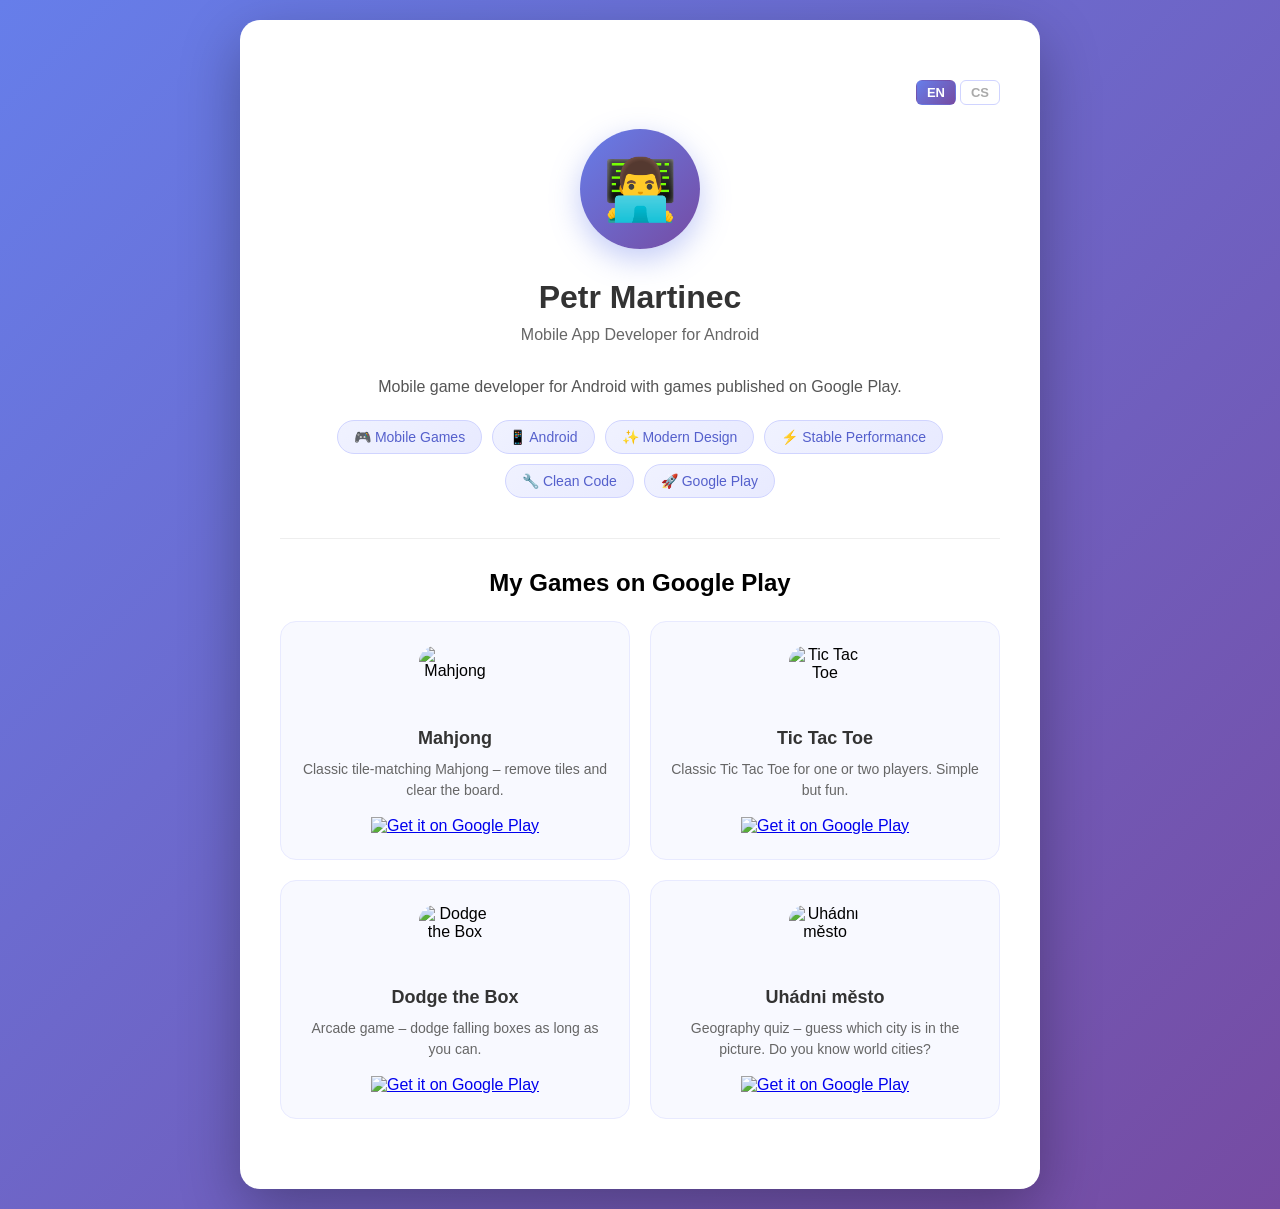
==== index.html @ 9891933e "Add games section, EN/CS i18n, GA4 tracking, and SEO improvements - Add Google Play games grid with " ====
<!DOCTYPE html>
<html lang="en">
<head>
    <meta charset="UTF-8">
    <meta name="viewport" content="width=device-width, initial-scale=1.0">
    <title>Petr Martinec - Mobile App Developer</title>
    <meta name="description" content="Petr Martinec is a mobile app developer with games on Google Play – Mahjong, Tic Tac Toe, Dodge the Box and Guess the City.">
    <meta name="keywords" content="mobile app developer, Android development, Google Play, mobile games, Mahjong, Tic Tac Toe, Dodge the Box, Guess the City, Petr Martinec">
    <meta name="robots" content="index, follow">
    <link rel="canonical" href="https://prmartinec.github.io/">
    <link rel="alternate" hreflang="en" href="https://prmartinec.github.io/">
    <link rel="alternate" hreflang="cs" href="https://prmartinec.github.io/?lang=cs">
    <link rel="alternate" hreflang="x-default" href="https://prmartinec.github.io/">
    <meta property="og:title" content="Petr Martinec - Mobile App Developer">
    <meta property="og:description" content="Mobile game developer for Android. Games on Google Play: Mahjong, Tic Tac Toe, Dodge the Box, Guess the City.">
    <meta property="og:type" content="website">
    <meta property="og:url" content="https://prmartinec.github.io/">
    <meta property="og:locale" content="en_US">
    <meta property="og:locale:alternate" content="cs_CZ">
    <meta name="twitter:card" content="summary_large_image">
    <meta name="twitter:title" content="Petr Martinec - Mobile App Developer">
    <meta name="twitter:description" content="Mobile games for Android on Google Play: Mahjong, Tic Tac Toe, Dodge the Box, Guess the City.">
    <link rel="stylesheet" href="styles.css">
    <script type="application/ld+json">
    {
      "@context": "https://schema.org",
      "@graph": [
        {
          "@type": "Person",
          "name": "Petr Martinec",
          "url": "https://prmartinec.github.io/",
          "jobTitle": "Mobile App Developer"
        },
        {
          "@type": "ItemList",
          "name": "Mobile Games on Google Play",
          "itemListElement": [
            {
              "@type": "ListItem",
              "position": 1,
              "item": {
                "@type": "SoftwareApplication",
                "name": "Mahjong",
                "operatingSystem": "Android",
                "applicationCategory": "GameApplication",
                "url": "https://play.google.com/store/apps/details?id=com.martinec.mahjong",
                "author": {"@type": "Person", "name": "Petr Martinec"}
              }
            },
            {
              "@type": "ListItem",
              "position": 2,
              "item": {
                "@type": "SoftwareApplication",
                "name": "Tic Tac Toe",
                "operatingSystem": "Android",
                "applicationCategory": "GameApplication",
                "url": "https://play.google.com/store/apps/details?id=com.martinec.tictactoe",
                "author": {"@type": "Person", "name": "Petr Martinec"}
              }
            },
            {
              "@type": "ListItem",
              "position": 3,
              "item": {
                "@type": "SoftwareApplication",
                "name": "Dodge the Box",
                "operatingSystem": "Android",
                "applicationCategory": "GameApplication",
                "url": "https://play.google.com/store/apps/details?id=cz.martinec.dodgethebox",
                "author": {"@type": "Person", "name": "Petr Martinec"}
              }
            },
            {
              "@type": "ListItem",
              "position": 4,
              "item": {
                "@type": "SoftwareApplication",
                "name": "Uhádni město",
                "operatingSystem": "Android",
                "applicationCategory": "GameApplication",
                "url": "https://play.google.com/store/apps/details?id=com.martinec.uhadni_mesto",
                "author": {"@type": "Person", "name": "Petr Martinec"}
              }
            }
          ]
        }
      ]
    }
    </script>
    <!-- Google tag (gtag.js) -->
    <script async src="https://www.googletagmanager.com/gtag/js?id=G-LQ7Y4BKCZJ"></script>
    <script>
      window.dataLayer = window.dataLayer || [];
      function gtag(){dataLayer.push(arguments);}
      gtag('js', new Date());

      gtag('config', 'G-LQ7Y4BKCZJ');
    </script>
</head>
<body>
    <div class="container">

        <div class="lang-switcher">
            <button class="lang-btn" data-lang="en">EN</button>
            <button class="lang-btn" data-lang="cs">CS</button>
        </div>

        <div class="avatar" aria-hidden="true">👨‍💻</div>

        <h1>Petr Martinec</h1>
        <p class="subtitle" data-i18n="subtitle">Mobile App Developer for Android</p>

        <section class="bio">
            <p class="bio-intro" data-i18n="bioIntro">Mobile game developer for Android with games published on Google Play.</p>
            <div class="skills">
                <span class="skill-chip" data-i18n="skill-games">🎮 Mobile Games</span>
                <span class="skill-chip" data-i18n="skill-android">📱 Android</span>
                <span class="skill-chip" data-i18n="skill-design">✨ Modern Design</span>
                <span class="skill-chip" data-i18n="skill-perf">⚡ Stable Performance</span>
                <span class="skill-chip" data-i18n="skill-code">🔧 Clean Code</span>
                <span class="skill-chip" data-i18n="skill-play">🚀 Google Play</span>
            </div>
        </section>

        <section class="divider"></section>

        <section class="games-section">
            <h2 data-i18n="gamesTitle">My Games on Google Play</h2>
            <div class="games-grid">

                <div class="game-card">
                    <img class="game-icon" loading="lazy" src="https://play-lh.googleusercontent.com/swosoB2Y1b1AFJYvUuC-6Dtxy1vpn-EIx_0lywdeR0ZCVH1mEVZ4p5zwid8dBP0gDzN-8QXH0Br9czkvqgTARg=w96-h96" alt="Mahjong">
                    <h3>Mahjong</h3>
                    <p class="game-desc" data-i18n="desc-mahjong">Classic tile-matching Mahjong – remove tiles and clear the board.</p>
                    <a href="https://play.google.com/store/apps/details?id=com.martinec.mahjong"
                       class="play-button" target="_blank" rel="noopener noreferrer">
                        <img src="https://upload.wikimedia.org/wikipedia/commons/7/78/Google_Play_Store_badge_EN.svg"
                             alt="Get it on Google Play" class="play-badge">
                    </a>
                </div>

                <div class="game-card">
                    <img class="game-icon" loading="lazy" src="https://play-lh.googleusercontent.com/iZXI_kKpjZdntX57vqRXeQbZJAKGK2MFuTmq9UOGLSkHjTx0z3tp2tR9w0WVlT3EQU4V1tOX2LhKNI2LJ07eiQ=w96-h96" alt="Tic Tac Toe">
                    <h3>Tic Tac Toe</h3>
                    <p class="game-desc" data-i18n="desc-tictactoe">Classic Tic Tac Toe for one or two players. Simple but fun.</p>
                    <a href="https://play.google.com/store/apps/details?id=com.martinec.tictactoe"
                       class="play-button" target="_blank" rel="noopener noreferrer">
                        <img src="https://upload.wikimedia.org/wikipedia/commons/7/78/Google_Play_Store_badge_EN.svg"
                             alt="Get it on Google Play" class="play-badge">
                    </a>
                </div>

                <div class="game-card">
                    <img class="game-icon" loading="lazy" src="https://play-lh.googleusercontent.com/_yVMwwXS77pH3KM3yv2okTe9nr4vFXCl-IBHZGSYPb475a_HPODAcFI2weDRKFX9Yw=w96-h96" alt="Dodge the Box">
                    <h3>Dodge the Box</h3>
                    <p class="game-desc" data-i18n="desc-dodge">Arcade game – dodge falling boxes as long as you can.</p>
                    <a href="https://play.google.com/store/apps/details?id=cz.martinec.dodgethebox"
                       class="play-button" target="_blank" rel="noopener noreferrer">
                        <img src="https://upload.wikimedia.org/wikipedia/commons/7/78/Google_Play_Store_badge_EN.svg"
                             alt="Get it on Google Play" class="play-badge">
                    </a>
                </div>

                <div class="game-card">
                    <img class="game-icon" loading="lazy" src="https://play-lh.googleusercontent.com/ho2TivqyoJgd1iSq563XLIkoJakDNHi_kgt87m3VeTRGU2cKCGaEMUgR9nZa_kcT-k0JayY5gh4yC93sphNfHzo=w96-h96" alt="Uhádni město">
                    <h3>Uhádni město</h3>
                    <p class="game-desc" data-i18n="desc-uhadni">Geography quiz – guess which city is in the picture. Do you know world cities?</p>
                    <a href="https://play.google.com/store/apps/details?id=com.martinec.uhadni_mesto"
                       class="play-button" target="_blank" rel="noopener noreferrer">
                        <img src="https://upload.wikimedia.org/wikipedia/commons/7/78/Google_Play_Store_badge_EN.svg"
                             alt="Get it on Google Play" class="play-badge">
                    </a>
                </div>

            </div>
        </section>

    </div>
    <script src="i18n.js"></script>
    <script>
      document.querySelectorAll('.play-button').forEach(function(link) {
        link.addEventListener('click', function() {
          var gameName = link.closest('.game-card').querySelector('h3').textContent;
          gtag('event', 'select_content', {
            content_type: 'google_play_link',
            item_id: gameName
          });
        });
      });
    </script>
</body>
</html>
---- styles.css ----
* {
    margin: 0;
    padding: 0;
    box-sizing: border-box;
}

body {
    font-family: -apple-system, BlinkMacSystemFont, 'Segoe UI', Roboto, Oxygen, Ubuntu, Cantarell, sans-serif;
    background: linear-gradient(135deg, #667eea 0%, #764ba2 100%);
    min-height: 100vh;
    display: flex;
    align-items: center;
    justify-content: center;
    padding: 20px;
}

.container {
    background: white;
    border-radius: 20px;
    box-shadow: 0 20px 60px rgba(0, 0, 0, 0.3);
    max-width: 800px;
    width: 100%;
    padding: 60px 40px;
    text-align: center;
    animation: slideIn 0.6s ease-out;
}

@keyframes slideIn {
    from {
        opacity: 0;
        transform: translateY(30px);
    }
    to {
        opacity: 1;
        transform: translateY(0);
    }
}

.avatar {
    width: 120px;
    height: 120px;
    background: linear-gradient(135deg, #667eea 0%, #764ba2 100%);
    border-radius: 50%;
    display: flex;
    align-items: center;
    justify-content: center;
    margin: 0 auto 30px;
    font-size: 60px;
    color: white;
    box-shadow: 0 10px 30px rgba(102, 126, 234, 0.4);
}

h1 {
    color: #333;
    font-size: 32px;
    margin-bottom: 10px;
    font-weight: 700;
}

.subtitle {
    color: #666;
    font-size: 16px;
    margin-bottom: 30px;
    font-weight: 400;
}

.bio {
    margin-bottom: 40px;
}

.bio-intro {
    color: #555;
    font-size: 16px;
    line-height: 1.6;
    margin-bottom: 20px;
}

.skills {
    display: flex;
    flex-wrap: wrap;
    gap: 10px;
    justify-content: center;
}

.skill-chip {
    background: linear-gradient(135deg, #f0f2ff 0%, #e8eaff 100%);
    color: #5560cc;
    border: 1px solid #d0d4ff;
    border-radius: 50px;
    padding: 8px 16px;
    font-size: 14px;
    font-weight: 500;
    white-space: nowrap;
}

.cta-button {
    display: inline-block;
    background: linear-gradient(135deg, #667eea 0%, #764ba2 100%);
    color: white;
    padding: 14px 40px;
    border-radius: 50px;
    text-decoration: none;
    font-weight: 600;
    font-size: 16px;
    transition: all 0.3s ease;
    box-shadow: 0 10px 25px rgba(102, 126, 234, 0.3);
    border: none;
    cursor: pointer;
}

.cta-button:hover {
    transform: translateY(-3px);
    box-shadow: 0 15px 35px rgba(102, 126, 234, 0.4);
}

.cta-button:active {
    transform: translateY(-1px);
}

.button-container {
    margin-bottom: 30px;
}

.divider {
    height: 1px;
    background: #eee;
    margin: 30px 0;
}

.footer {
    color: #999;
    font-size: 14px;
    margin-top: 20px;
}

.app-icon {
    margin-right: 8px;
}

/* Language switcher */
.lang-switcher {
    display: flex;
    justify-content: flex-end;
    gap: 4px;
    margin-bottom: 24px;
}

.lang-btn {
    background: none;
    border: 1px solid #d0d4ff;
    border-radius: 6px;
    color: #aaa;
    cursor: pointer;
    font-size: 13px;
    font-weight: 600;
    padding: 4px 10px;
    transition: all 0.2s ease;
}

.lang-btn:hover {
    border-color: #667eea;
    color: #667eea;
}

.lang-btn.active {
    background: linear-gradient(135deg, #667eea 0%, #764ba2 100%);
    border-color: transparent;
    color: white;
}

/* Games section */
.games-section h2 {
    margin-bottom: 24px;
}

.games-grid {
    display: grid;
    grid-template-columns: repeat(2, 1fr);
    gap: 20px;
    margin-bottom: 10px;
}

.game-card {
    background: #f8f9ff;
    border: 1px solid #e8eaff;
    border-radius: 16px;
    padding: 24px 20px;
    display: flex;
    flex-direction: column;
    align-items: center;
    gap: 10px;
    transition: transform 0.2s ease, box-shadow 0.2s ease;
}

.game-card:hover {
    transform: translateY(-4px);
    box-shadow: 0 10px 30px rgba(102, 126, 234, 0.15);
}

.game-icon {
    width: 72px;
    height: 72px;
    border-radius: 16px;
    object-fit: cover;
}

.game-card h3 {
    color: #333;
    font-size: 18px;
    font-weight: 700;
    margin: 0;
}

.game-desc {
    color: #666;
    font-size: 14px;
    line-height: 1.5;
    flex-grow: 1;
}

.play-button {
    display: block;
    margin-top: 6px;
}

.play-badge {
    height: 40px;
    width: auto;
}

@media (max-width: 600px) {
    .container {
        padding: 40px 25px;
    }

    h1 {
        font-size: 26px;
    }

    .avatar {
        width: 100px;
        height: 100px;
        font-size: 50px;
    }

    .bio {
        font-size: 15px;
    }

    .games-grid {
        grid-template-columns: 1fr;
    }
}
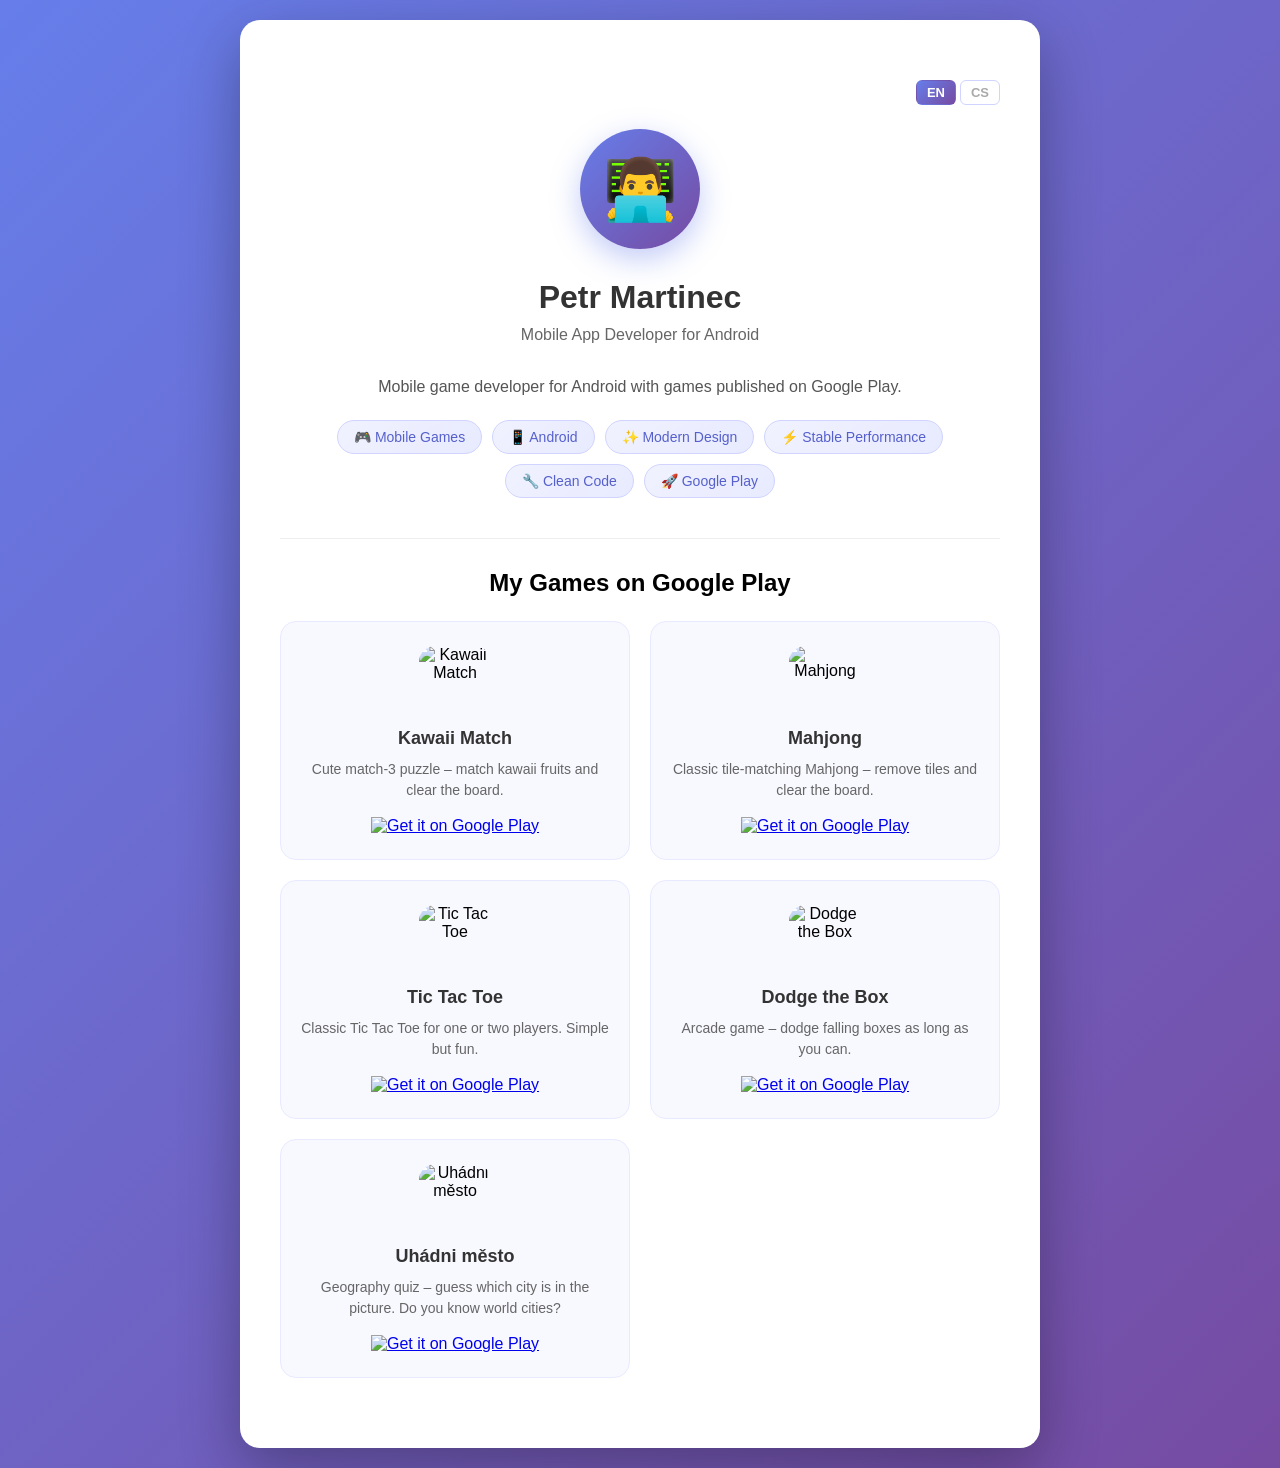
==== commit 83018c0b: "Add Kawaii Match game as first in games list Co-Authored-By: Claude Sonnet 4.6 <noreply@anthropic.co" ====
--- a/index.html
+++ b/index.html
@@ -4,22 +4,22 @@
     <meta charset="UTF-8">
     <meta name="viewport" content="width=device-width, initial-scale=1.0">
     <title>Petr Martinec - Mobile App Developer</title>
-    <meta name="description" content="Petr Martinec is a mobile app developer with games on Google Play – Mahjong, Tic Tac Toe, Dodge the Box and Guess the City.">
-    <meta name="keywords" content="mobile app developer, Android development, Google Play, mobile games, Mahjong, Tic Tac Toe, Dodge the Box, Guess the City, Petr Martinec">
+    <meta name="description" content="Petr Martinec is a mobile app developer with games on Google Play – Mahjong, Tic Tac Toe, Dodge the Box, Guess the City and Kawaii Match.">
+    <meta name="keywords" content="mobile app developer, Android development, Google Play, mobile games, Mahjong, Tic Tac Toe, Dodge the Box, Guess the City, Kawaii Match, Petr Martinec">
     <meta name="robots" content="index, follow">
     <link rel="canonical" href="https://prmartinec.github.io/">
     <link rel="alternate" hreflang="en" href="https://prmartinec.github.io/">
     <link rel="alternate" hreflang="cs" href="https://prmartinec.github.io/?lang=cs">
     <link rel="alternate" hreflang="x-default" href="https://prmartinec.github.io/">
     <meta property="og:title" content="Petr Martinec - Mobile App Developer">
-    <meta property="og:description" content="Mobile game developer for Android. Games on Google Play: Mahjong, Tic Tac Toe, Dodge the Box, Guess the City.">
+    <meta property="og:description" content="Mobile game developer for Android. Games on Google Play: Mahjong, Tic Tac Toe, Dodge the Box, Guess the City, Kawaii Match.">
     <meta property="og:type" content="website">
     <meta property="og:url" content="https://prmartinec.github.io/">
     <meta property="og:locale" content="en_US">
     <meta property="og:locale:alternate" content="cs_CZ">
     <meta name="twitter:card" content="summary_large_image">
     <meta name="twitter:title" content="Petr Martinec - Mobile App Developer">
-    <meta name="twitter:description" content="Mobile games for Android on Google Play: Mahjong, Tic Tac Toe, Dodge the Box, Guess the City.">
+    <meta name="twitter:description" content="Mobile games for Android on Google Play: Mahjong, Tic Tac Toe, Dodge the Box, Guess the City, Kawaii Match.">
     <link rel="stylesheet" href="styles.css">
     <script type="application/ld+json">
     {
@@ -40,6 +40,18 @@
               "position": 1,
               "item": {
                 "@type": "SoftwareApplication",
+                "name": "Kawaii Match",
+                "operatingSystem": "Android",
+                "applicationCategory": "GameApplication",
+                "url": "https://play.google.com/store/apps/details?id=com.martinec.match3fruit",
+                "author": {"@type": "Person", "name": "Petr Martinec"}
+              }
+            },
+            {
+              "@type": "ListItem",
+              "position": 2,
+              "item": {
+                "@type": "SoftwareApplication",
                 "name": "Mahjong",
                 "operatingSystem": "Android",
                 "applicationCategory": "GameApplication",
@@ -49,7 +61,7 @@
             },
             {
               "@type": "ListItem",
-              "position": 2,
+              "position": 3,
               "item": {
                 "@type": "SoftwareApplication",
                 "name": "Tic Tac Toe",
@@ -61,7 +73,7 @@
             },
             {
               "@type": "ListItem",
-              "position": 3,
+              "position": 4,
               "item": {
                 "@type": "SoftwareApplication",
                 "name": "Dodge the Box",
@@ -73,7 +85,7 @@
             },
             {
               "@type": "ListItem",
-              "position": 4,
+              "position": 5,
               "item": {
                 "@type": "SoftwareApplication",
                 "name": "Uhádni město",
@@ -128,6 +140,17 @@
         <section class="games-section">
             <h2 data-i18n="gamesTitle">My Games on Google Play</h2>
             <div class="games-grid">
+
+                <div class="game-card">
+                    <img class="game-icon" loading="lazy" src="https://play-lh.googleusercontent.com/U4irD7HK-EWAtV_vjSkNMhpcbvV_7dukmfbQsp7KAz37EOXpT-nm1NfYHB9qJNMUutakYHiTJyiU5q2FIFiszw=w96-h96" alt="Kawaii Match">
+                    <h3>Kawaii Match</h3>
+                    <p class="game-desc" data-i18n="desc-kawaii">Cute match-3 puzzle – match kawaii fruits and clear the board.</p>
+                    <a href="https://play.google.com/store/apps/details?id=com.martinec.match3fruit"
+                       class="play-button" target="_blank" rel="noopener noreferrer">
+                        <img src="https://upload.wikimedia.org/wikipedia/commons/7/78/Google_Play_Store_badge_EN.svg"
+                             alt="Get it on Google Play" class="play-badge">
+                    </a>
+                </div>
 
                 <div class="game-card">
                     <img class="game-icon" loading="lazy" src="https://play-lh.googleusercontent.com/swosoB2Y1b1AFJYvUuC-6Dtxy1vpn-EIx_0lywdeR0ZCVH1mEVZ4p5zwid8dBP0gDzN-8QXH0Br9czkvqgTARg=w96-h96" alt="Mahjong">
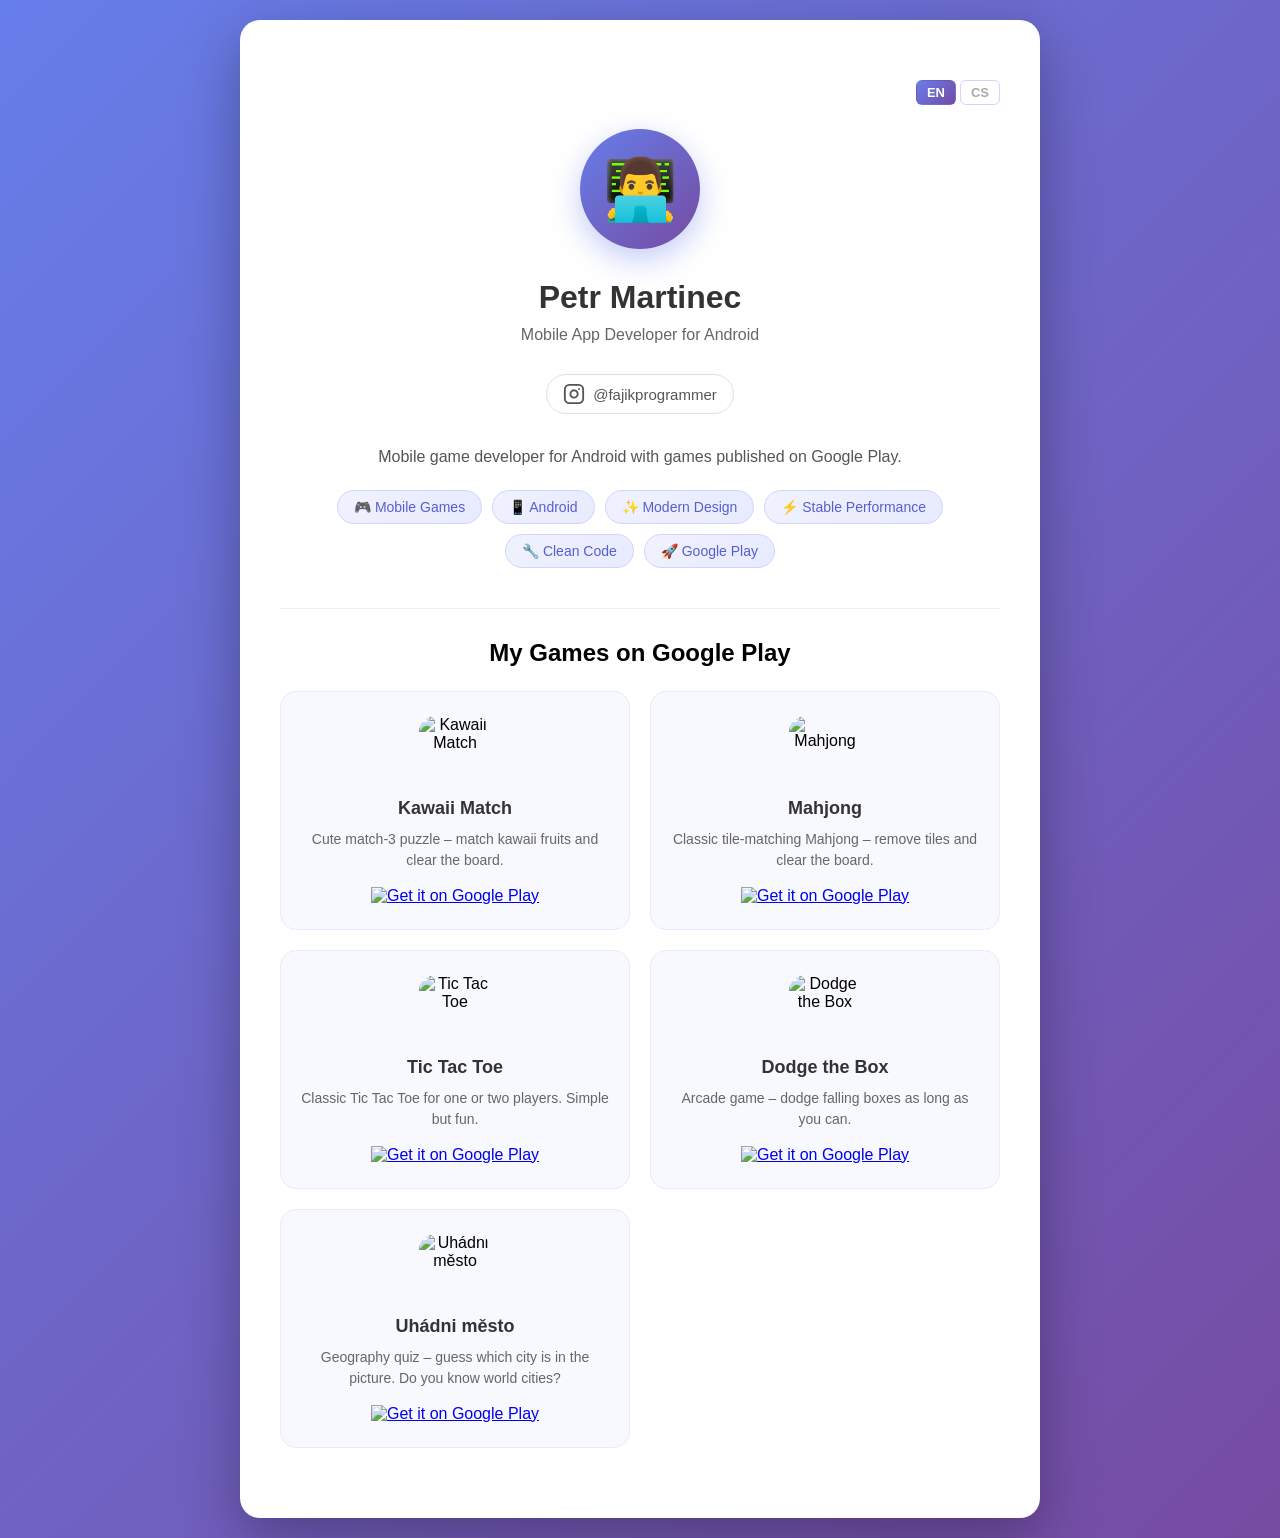
==== commit 1e8d589b: "Add Instagram social link to homepage Co-Authored-By: Claude Sonnet 4.6 <noreply@anthropic.com>" ====
--- a/index.html
+++ b/index.html
@@ -123,6 +123,13 @@
         <h1>Petr Martinec</h1>
         <p class="subtitle" data-i18n="subtitle">Mobile App Developer for Android</p>
 
+        <div class="social-links">
+            <a href="https://www.instagram.com/fajikprogrammer/" class="social-link" target="_blank" rel="noopener noreferrer" aria-label="Instagram">
+                <svg xmlns="http://www.w3.org/2000/svg" width="22" height="22" viewBox="0 0 24 24" fill="none" stroke="currentColor" stroke-width="2" stroke-linecap="round" stroke-linejoin="round"><rect x="2" y="2" width="20" height="20" rx="5" ry="5"/><path d="M16 11.37A4 4 0 1 1 12.63 8 4 4 0 0 1 16 11.37z"/><line x1="17.5" y1="6.5" x2="17.51" y2="6.5"/></svg>
+                <span>@fajikprogrammer</span>
+            </a>
+        </div>
+
         <section class="bio">
             <p class="bio-intro" data-i18n="bioIntro">Mobile game developer for Android with games published on Google Play.</p>
             <div class="skills">
--- a/styles.css
+++ b/styles.css
@@ -62,6 +62,32 @@
     font-size: 16px;
     margin-bottom: 30px;
     font-weight: 400;
+}
+
+.social-links {
+    display: flex;
+    justify-content: center;
+    gap: 16px;
+    margin-bottom: 30px;
+}
+
+.social-link {
+    display: inline-flex;
+    align-items: center;
+    gap: 8px;
+    color: #555;
+    text-decoration: none;
+    font-size: 15px;
+    padding: 8px 16px;
+    border: 1px solid #e0e0e0;
+    border-radius: 24px;
+    transition: color 0.2s, border-color 0.2s, background 0.2s;
+}
+
+.social-link:hover {
+    color: #E1306C;
+    border-color: #E1306C;
+    background: #fff0f4;
 }
 
 .bio {
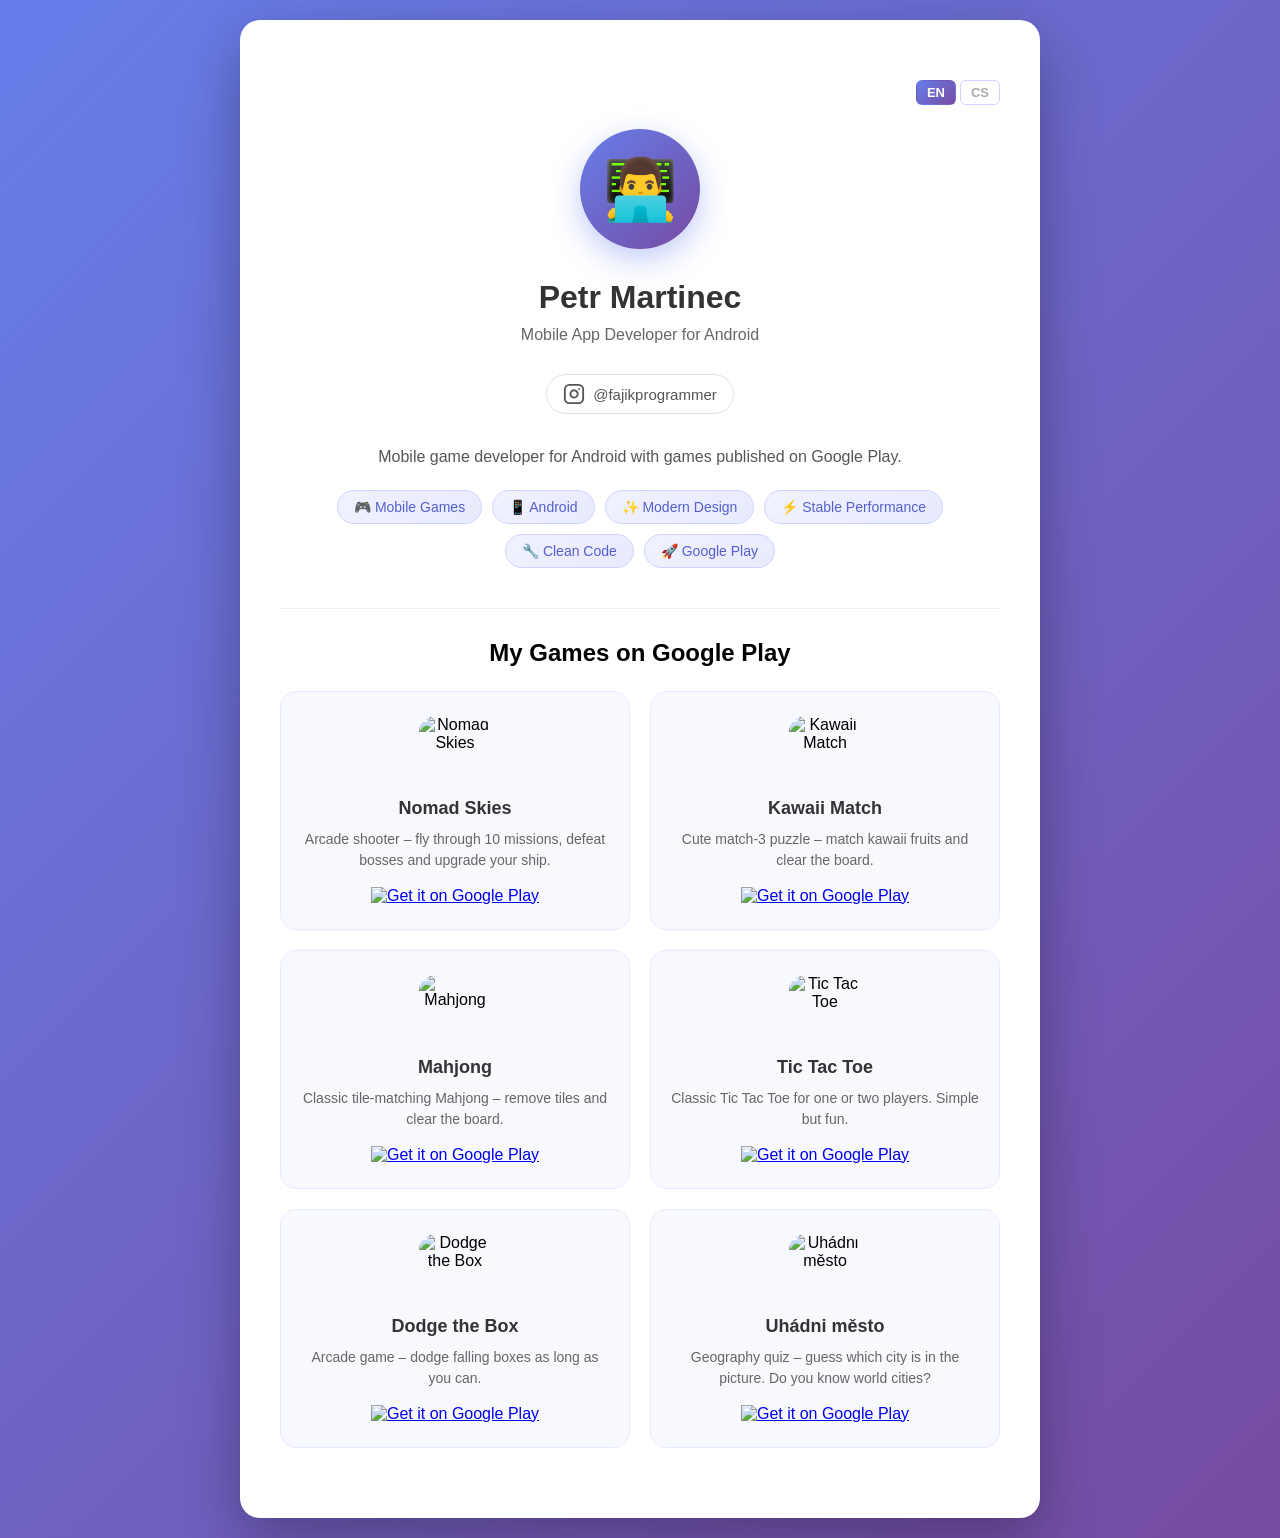
==== commit d2d9cc9e: "Add Nomad Skies game as first in games list Co-Authored-By: Claude Opus 5.5 <noreply@anthropic.com>" ====
--- a/index.html
+++ b/index.html
@@ -4,22 +4,22 @@
     <meta charset="UTF-8">
     <meta name="viewport" content="width=device-width, initial-scale=1.0">
     <title>Petr Martinec - Mobile App Developer</title>
-    <meta name="description" content="Petr Martinec is a mobile app developer with games on Google Play – Mahjong, Tic Tac Toe, Dodge the Box, Guess the City and Kawaii Match.">
-    <meta name="keywords" content="mobile app developer, Android development, Google Play, mobile games, Mahjong, Tic Tac Toe, Dodge the Box, Guess the City, Kawaii Match, Petr Martinec">
+    <meta name="description" content="Petr Martinec is a mobile app developer with games on Google Play – Nomad Skies, Mahjong, Tic Tac Toe, Dodge the Box, Guess the City and Kawaii Match.">
+    <meta name="keywords" content="mobile app developer, Android development, Google Play, mobile games, Nomad Skies, Mahjong, Tic Tac Toe, Dodge the Box, Guess the City, Kawaii Match, Petr Martinec">
     <meta name="robots" content="index, follow">
     <link rel="canonical" href="https://prmartinec.github.io/">
     <link rel="alternate" hreflang="en" href="https://prmartinec.github.io/">
     <link rel="alternate" hreflang="cs" href="https://prmartinec.github.io/?lang=cs">
     <link rel="alternate" hreflang="x-default" href="https://prmartinec.github.io/">
     <meta property="og:title" content="Petr Martinec - Mobile App Developer">
-    <meta property="og:description" content="Mobile game developer for Android. Games on Google Play: Mahjong, Tic Tac Toe, Dodge the Box, Guess the City, Kawaii Match.">
+    <meta property="og:description" content="Mobile game developer for Android. Games on Google Play: Nomad Skies, Mahjong, Tic Tac Toe, Dodge the Box, Guess the City, Kawaii Match.">
     <meta property="og:type" content="website">
     <meta property="og:url" content="https://prmartinec.github.io/">
     <meta property="og:locale" content="en_US">
     <meta property="og:locale:alternate" content="cs_CZ">
     <meta name="twitter:card" content="summary_large_image">
     <meta name="twitter:title" content="Petr Martinec - Mobile App Developer">
-    <meta name="twitter:description" content="Mobile games for Android on Google Play: Mahjong, Tic Tac Toe, Dodge the Box, Guess the City, Kawaii Match.">
+    <meta name="twitter:description" content="Mobile games for Android on Google Play: Nomad Skies, Mahjong, Tic Tac Toe, Dodge the Box, Guess the City, Kawaii Match.">
     <link rel="stylesheet" href="styles.css">
     <script type="application/ld+json">
     {
@@ -40,6 +40,18 @@
               "position": 1,
               "item": {
                 "@type": "SoftwareApplication",
+                "name": "Nomad Skies",
+                "operatingSystem": "Android",
+                "applicationCategory": "GameApplication",
+                "url": "https://play.google.com/store/apps/details?id=com.martinec.nomadskies",
+                "author": {"@type": "Person", "name": "Petr Martinec"}
+              }
+            },
+            {
+              "@type": "ListItem",
+              "position": 2,
+              "item": {
+                "@type": "SoftwareApplication",
                 "name": "Kawaii Match",
                 "operatingSystem": "Android",
                 "applicationCategory": "GameApplication",
@@ -49,7 +61,7 @@
             },
             {
               "@type": "ListItem",
-              "position": 2,
+              "position": 3,
               "item": {
                 "@type": "SoftwareApplication",
                 "name": "Mahjong",
@@ -61,7 +73,7 @@
             },
             {
               "@type": "ListItem",
-              "position": 3,
+              "position": 4,
               "item": {
                 "@type": "SoftwareApplication",
                 "name": "Tic Tac Toe",
@@ -73,7 +85,7 @@
             },
             {
               "@type": "ListItem",
-              "position": 4,
+              "position": 5,
               "item": {
                 "@type": "SoftwareApplication",
                 "name": "Dodge the Box",
@@ -85,7 +97,7 @@
             },
             {
               "@type": "ListItem",
-              "position": 5,
+              "position": 6,
               "item": {
                 "@type": "SoftwareApplication",
                 "name": "Uhádni město",
@@ -149,6 +161,17 @@
             <div class="games-grid">
 
                 <div class="game-card">
+                    <img class="game-icon" loading="lazy" src="https://play-lh.googleusercontent.com/Z8ABxY0jvgvWjlG7kPQ_sZyzYjGR34EltjjTrguamnCOfHH-Gk1hcNO9cArWWqRABbd0y633yKcJ4Pd_gyS3=w96-h96" alt="Nomad Skies">
+                    <h3>Nomad Skies</h3>
+                    <p class="game-desc" data-i18n="desc-nomad">Arcade shooter – fly through 10 missions, defeat bosses and upgrade your ship.</p>
+                    <a href="https://play.google.com/store/apps/details?id=com.martinec.nomadskies"
+                       class="play-button" target="_blank" rel="noopener noreferrer">
+                        <img src="https://upload.wikimedia.org/wikipedia/commons/7/78/Google_Play_Store_badge_EN.svg"
+                             alt="Get it on Google Play" class="play-badge">
+                    </a>
+                </div>
+
+                <div class="game-card">
                     <img class="game-icon" loading="lazy" src="https://play-lh.googleusercontent.com/U4irD7HK-EWAtV_vjSkNMhpcbvV_7dukmfbQsp7KAz37EOXpT-nm1NfYHB9qJNMUutakYHiTJyiU5q2FIFiszw=w96-h96" alt="Kawaii Match">
                     <h3>Kawaii Match</h3>
                     <p class="game-desc" data-i18n="desc-kawaii">Cute match-3 puzzle – match kawaii fruits and clear the board.</p>
@@ -209,6 +232,13 @@
     </div>
     <script src="i18n.js"></script>
     <script>
+      document.querySelector('.social-link').addEventListener('click', function() {
+        gtag('event', 'click', {
+          event_category: 'social',
+          event_label: 'instagram'
+        });
+      });
+
       document.querySelectorAll('.play-button').forEach(function(link) {
         link.addEventListener('click', function() {
           var gameName = link.closest('.game-card').querySelector('h3').textContent;
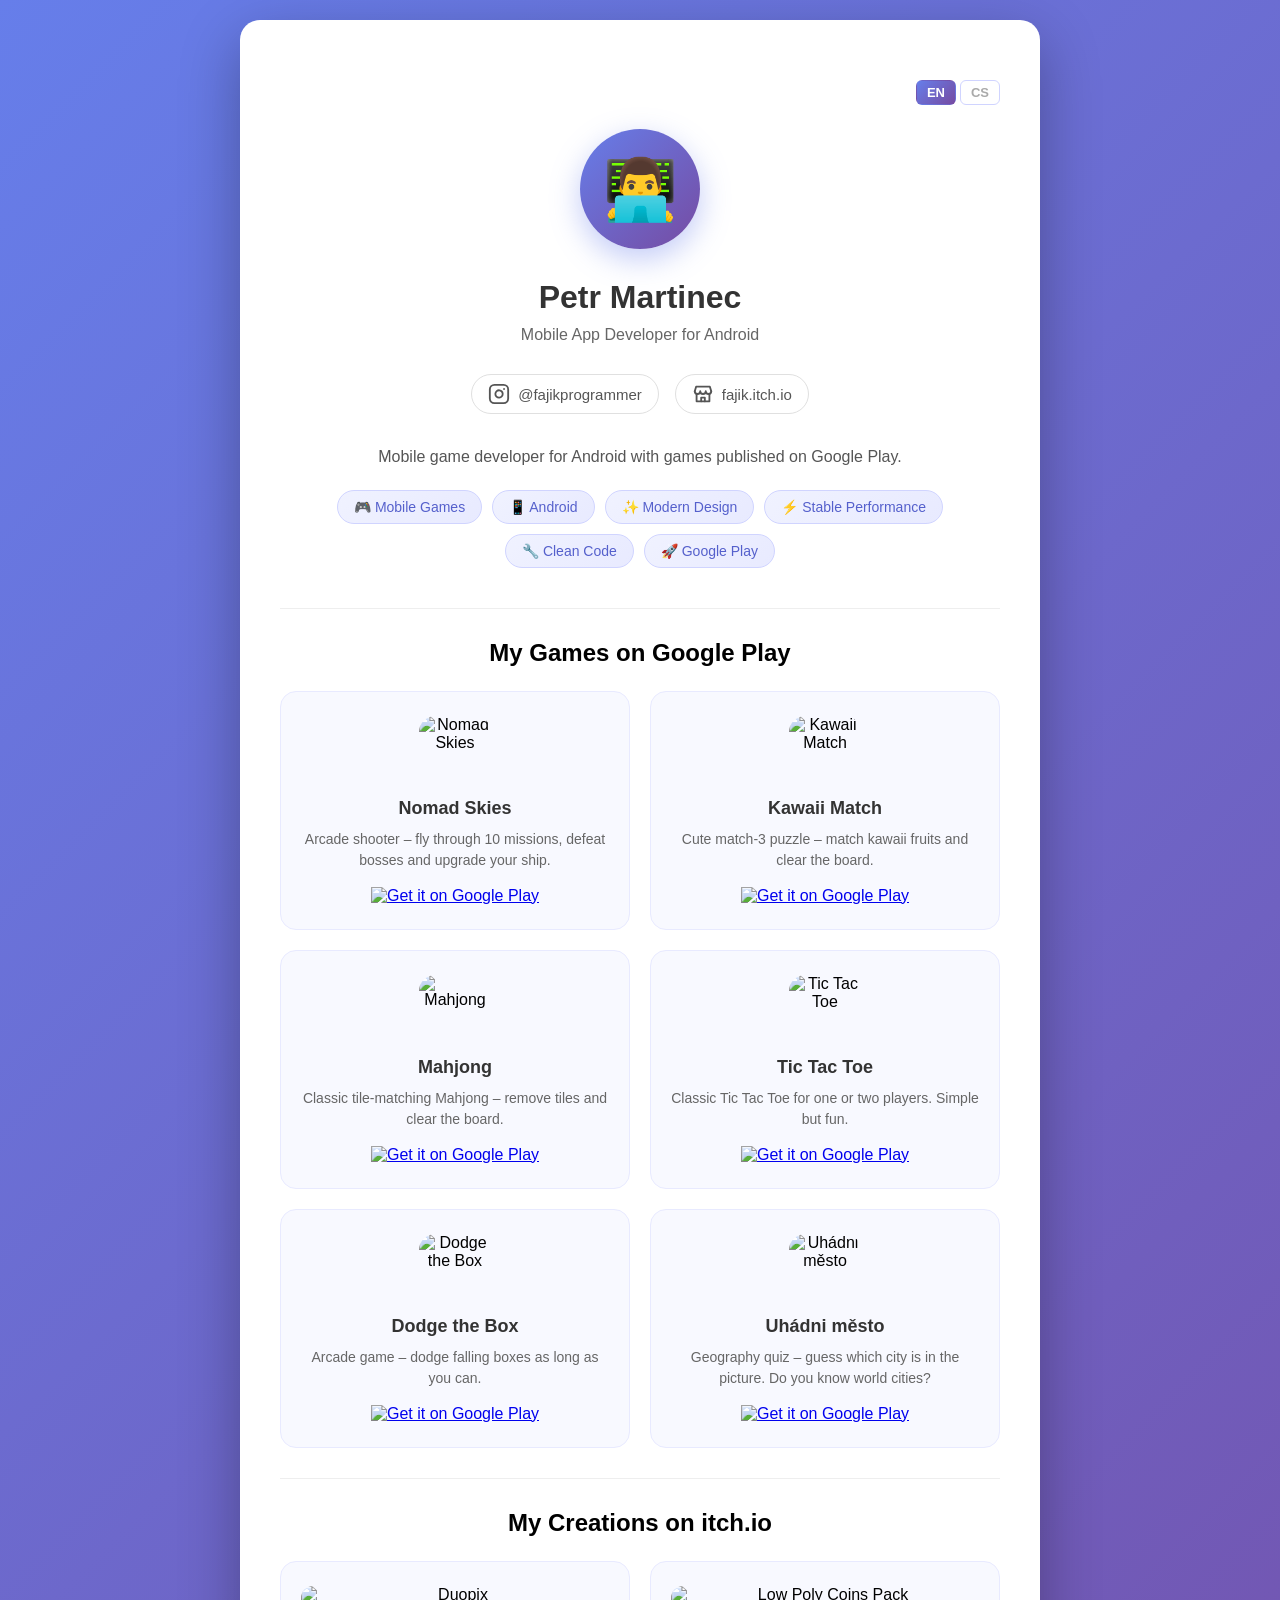
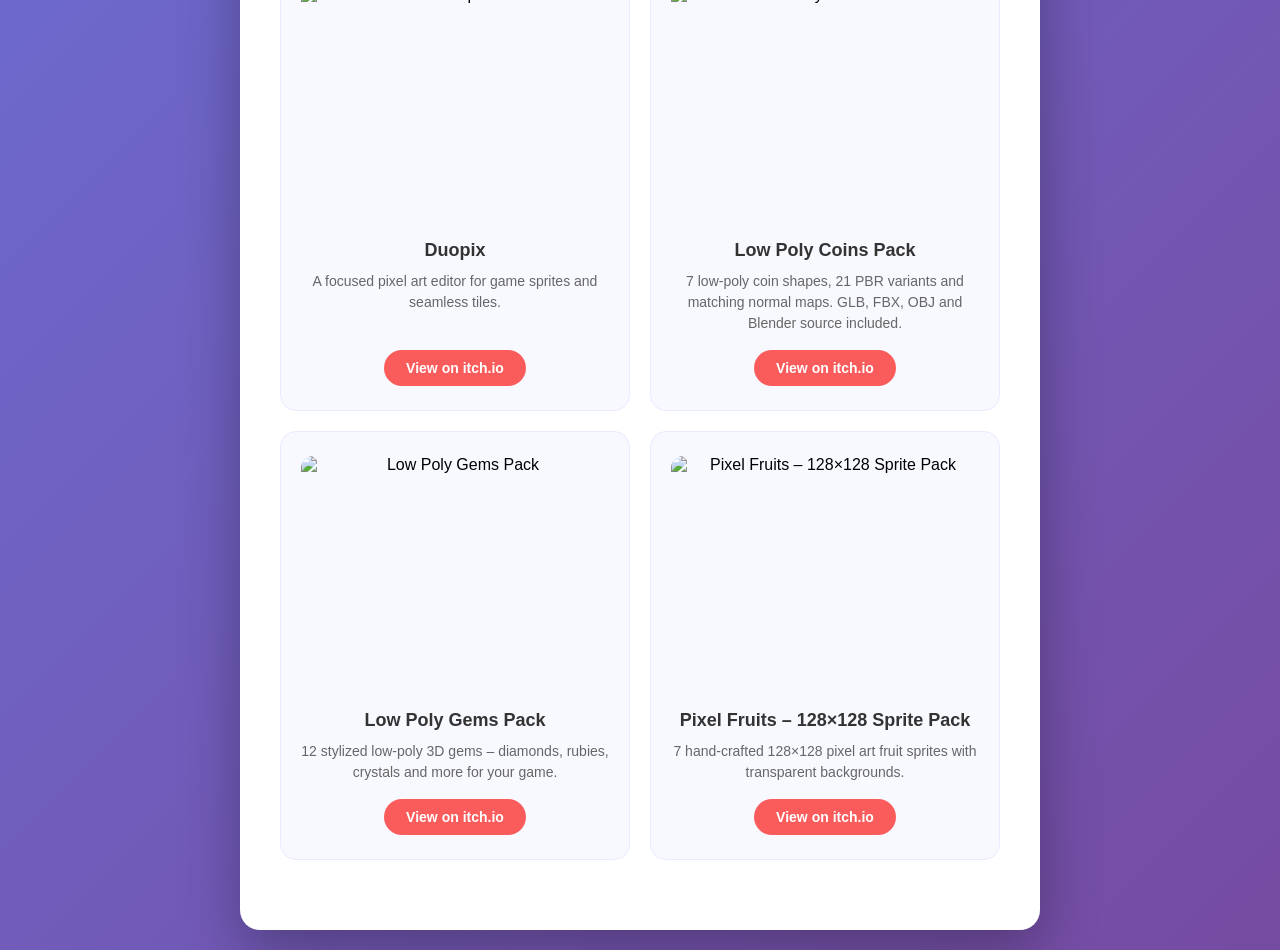
==== commit 09cd7a0b: "Add itch.io creations section and profile link Co-Authored-By: Claude Opus 5.5 <noreply@anthropic.co" ====
--- a/index.html
+++ b/index.html
@@ -1,6 +1,9 @@
 <!DOCTYPE html>
 <html lang="en">
 <head>
+    <link rel="icon" href="favicon.ico" sizes="16x16 32x32 48x48">
+    <link rel="icon" href="favicon.svg" type="image/svg+xml" sizes="any">
+    <link rel="apple-touch-icon" href="apple-touch-icon.png" sizes="180x180">
     <meta charset="UTF-8">
     <meta name="viewport" content="width=device-width, initial-scale=1.0">
     <title>Petr Martinec - Mobile App Developer</title>
@@ -29,7 +32,8 @@
           "@type": "Person",
           "name": "Petr Martinec",
           "url": "https://prmartinec.github.io/",
-          "jobTitle": "Mobile App Developer"
+          "jobTitle": "Mobile App Developer",
+          "sameAs": ["https://fajik.itch.io/", "https://www.instagram.com/fajikprogrammer/"]
         },
         {
           "@type": "ItemList",
@@ -136,9 +140,13 @@
         <p class="subtitle" data-i18n="subtitle">Mobile App Developer for Android</p>
 
         <div class="social-links">
-            <a href="https://www.instagram.com/fajikprogrammer/" class="social-link" target="_blank" rel="noopener noreferrer" aria-label="Instagram">
+            <a href="https://www.instagram.com/fajikprogrammer/" class="social-link" target="_blank" rel="noopener noreferrer" aria-label="Instagram" data-social="instagram">
                 <svg xmlns="http://www.w3.org/2000/svg" width="22" height="22" viewBox="0 0 24 24" fill="none" stroke="currentColor" stroke-width="2" stroke-linecap="round" stroke-linejoin="round"><rect x="2" y="2" width="20" height="20" rx="5" ry="5"/><path d="M16 11.37A4 4 0 1 1 12.63 8 4 4 0 0 1 16 11.37z"/><line x1="17.5" y1="6.5" x2="17.51" y2="6.5"/></svg>
                 <span>@fajikprogrammer</span>
+            </a>
+            <a href="https://fajik.itch.io/" class="social-link social-link-itch" target="_blank" rel="noopener noreferrer" aria-label="itch.io" data-social="itch.io">
+                <svg xmlns="http://www.w3.org/2000/svg" width="22" height="22" viewBox="0 0 24 24" fill="none" stroke="currentColor" stroke-width="2" stroke-linecap="round" stroke-linejoin="round"><path d="M3 9l1.5-5h15L21 9"/><path d="M3 9a3 3 0 0 0 6 0 3 3 0 0 0 6 0 3 3 0 0 0 6 0"/><path d="M5 12v8h14v-8"/><path d="M10 20v-4h4v4"/></svg>
+                <span>fajik.itch.io</span>
             </a>
         </div>
 
@@ -229,13 +237,56 @@
             </div>
         </section>
 
+        <section class="divider"></section>
+
+        <section class="games-section">
+            <h2 data-i18n="itchTitle">My Creations on itch.io</h2>
+            <div class="games-grid">
+
+                <div class="game-card">
+                    <img class="itch-cover" loading="lazy" src="https://img.itch.zone/aW1nLzMwNzUxMDQ1LnBuZw==/315x250%23c/qDBPIA.png" alt="Duopix">
+                    <h3>Duopix</h3>
+                    <p class="game-desc" data-i18n="desc-duopix">A focused pixel art editor for game sprites and seamless tiles.</p>
+                    <a href="https://fajik.itch.io/duopix"
+                       class="itch-button" target="_blank" rel="noopener noreferrer" data-i18n="itchButton">View on itch.io</a>
+                </div>
+
+                <div class="game-card">
+                    <img class="itch-cover" loading="lazy" src="https://img.itch.zone/aW1nLzMwNzU2MjA2LnBuZw==/315x250%23c/UaO6hX.png" alt="Low Poly Coins Pack">
+                    <h3>Low Poly Coins Pack</h3>
+                    <p class="game-desc" data-i18n="desc-coins">7 low-poly coin shapes, 21 PBR variants and matching normal maps. GLB, FBX, OBJ and Blender source included.</p>
+                    <a href="https://fajik.itch.io/low-poly-coins-pack"
+                       class="itch-button" target="_blank" rel="noopener noreferrer" data-i18n="itchButton">View on itch.io</a>
+                </div>
+
+                <div class="game-card">
+                    <img class="itch-cover" loading="lazy" src="https://img.itch.zone/aW1nLzMwNzE4MDU3LnBuZw==/315x250%23c/so%2FPY%2B.png" alt="Low Poly Gems Pack">
+                    <h3>Low Poly Gems Pack</h3>
+                    <p class="game-desc" data-i18n="desc-gems">12 stylized low-poly 3D gems – diamonds, rubies, crystals and more for your game.</p>
+                    <a href="https://fajik.itch.io/low-poly-gems-pack"
+                       class="itch-button" target="_blank" rel="noopener noreferrer" data-i18n="itchButton">View on itch.io</a>
+                </div>
+
+                <div class="game-card">
+                    <img class="itch-cover" loading="lazy" src="https://img.itch.zone/aW1nLzMwMjgzNzU1LnBuZw==/315x250%23c/DUvwuQ.png" alt="Pixel Fruits – 128×128 Sprite Pack">
+                    <h3>Pixel Fruits – 128×128 Sprite Pack</h3>
+                    <p class="game-desc" data-i18n="desc-fruits">7 hand-crafted 128×128 pixel art fruit sprites with transparent backgrounds.</p>
+                    <a href="https://fajik.itch.io/pixel-fruits"
+                       class="itch-button" target="_blank" rel="noopener noreferrer" data-i18n="itchButton">View on itch.io</a>
+                </div>
+
+            </div>
+        </section>
+
     </div>
     <script src="i18n.js"></script>
     <script>
-      document.querySelector('.social-link').addEventListener('click', function() {
-        gtag('event', 'click', {
-          event_category: 'social',
-          event_label: 'instagram'
+      document.querySelectorAll('.social-link').forEach(function(link) {
+        link.addEventListener('click', function() {
+          gtag('event', 'click', {
+            event_category: 'social',
+            event_label: link.dataset.social
+          });
         });
       });
 
@@ -248,6 +299,16 @@
           });
         });
       });
+
+      document.querySelectorAll('.itch-button').forEach(function(link) {
+        link.addEventListener('click', function() {
+          var itemName = link.closest('.game-card').querySelector('h3').textContent;
+          gtag('event', 'select_content', {
+            content_type: 'itch_link',
+            item_id: itemName
+          });
+        });
+      });
     </script>
 </body>
 </html>
--- a/styles.css
+++ b/styles.css
@@ -88,6 +88,12 @@
     color: #E1306C;
     border-color: #E1306C;
     background: #fff0f4;
+}
+
+.social-link-itch:hover {
+    color: #fa5c5c;
+    border-color: #fa5c5c;
+    background: #fff3f3;
 }
 
 .bio {
@@ -254,6 +260,30 @@
     width: auto;
 }
 
+.itch-cover {
+    width: 100%;
+    aspect-ratio: 315 / 250;
+    border-radius: 12px;
+    object-fit: cover;
+}
+
+.itch-button {
+    display: inline-block;
+    margin-top: 6px;
+    background: #fa5c5c;
+    color: white;
+    padding: 10px 22px;
+    border-radius: 50px;
+    text-decoration: none;
+    font-weight: 600;
+    font-size: 14px;
+    transition: background 0.2s ease;
+}
+
+.itch-button:hover {
+    background: #e04848;
+}
+
 @media (max-width: 600px) {
     .container {
         padding: 40px 25px;
@@ -276,4 +306,8 @@
     .games-grid {
         grid-template-columns: 1fr;
     }
-}
+
+    .social-links {
+        flex-wrap: wrap;
+    }
+}
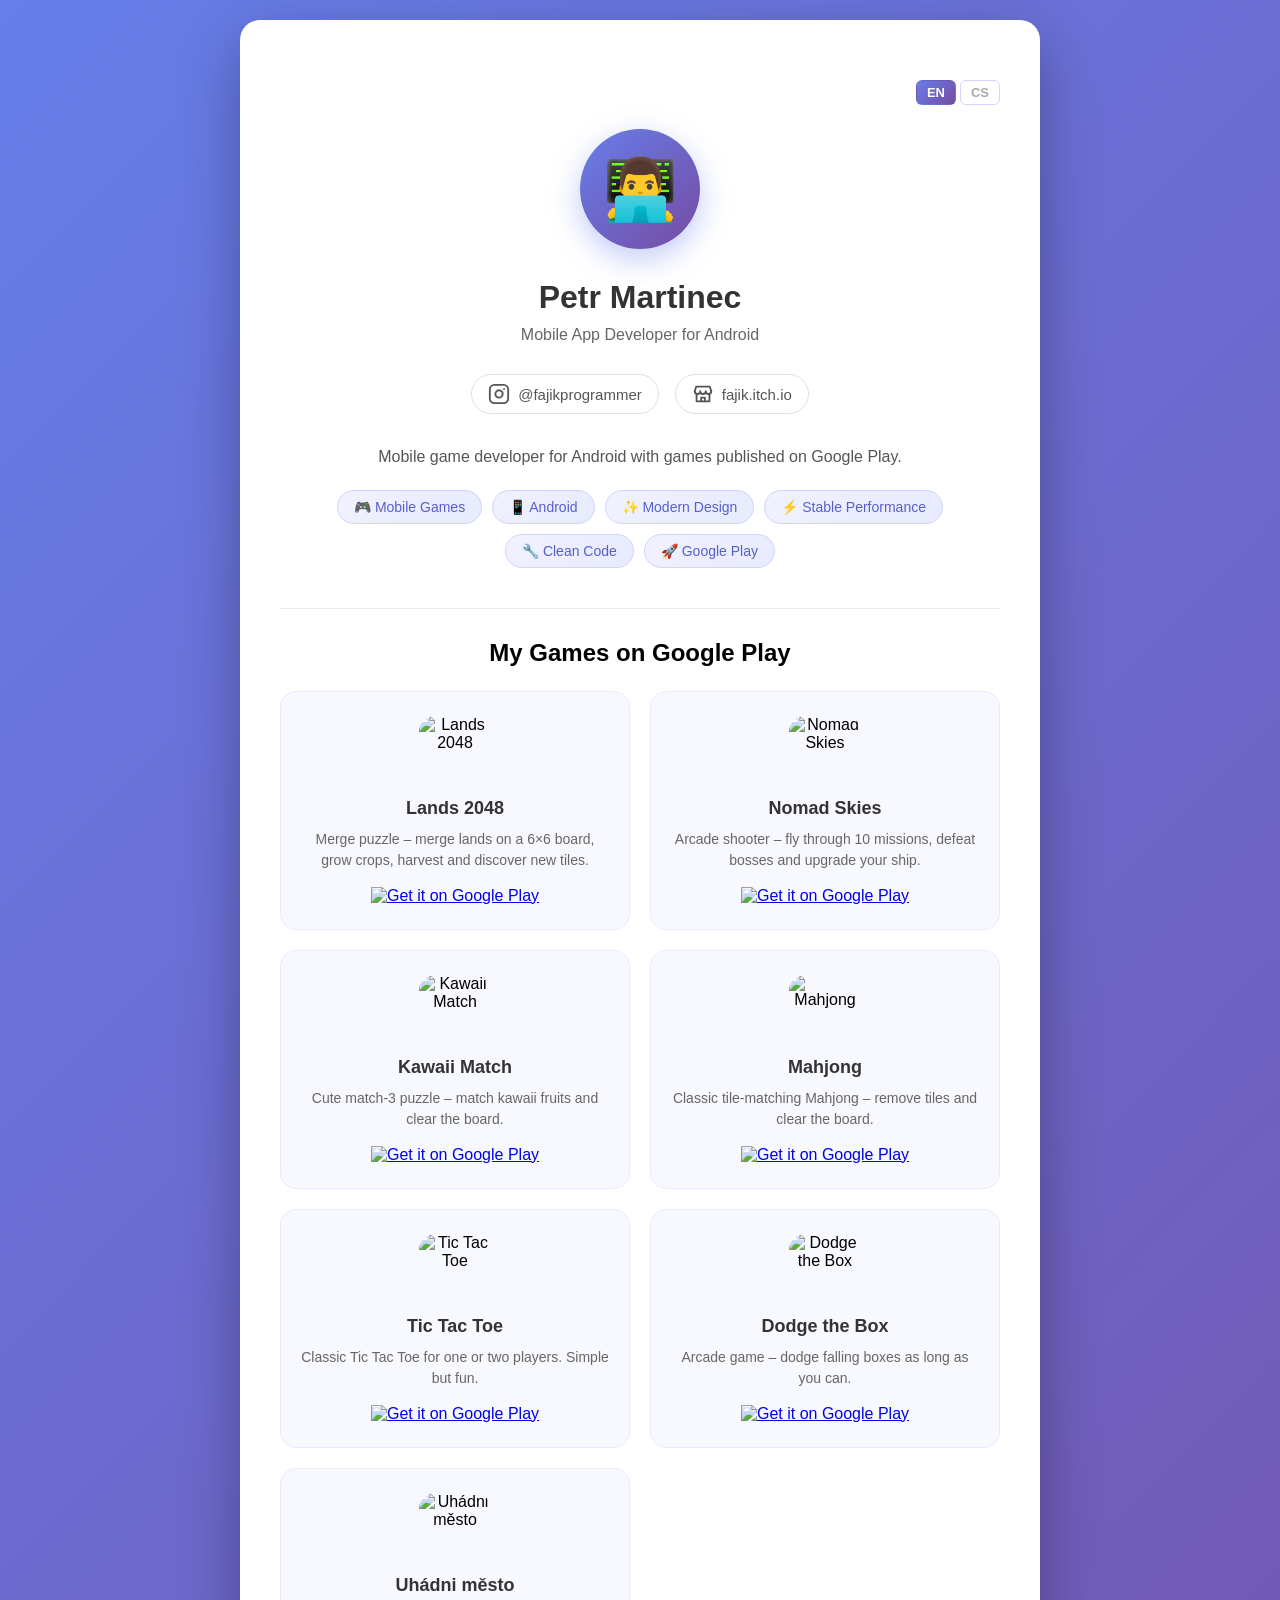
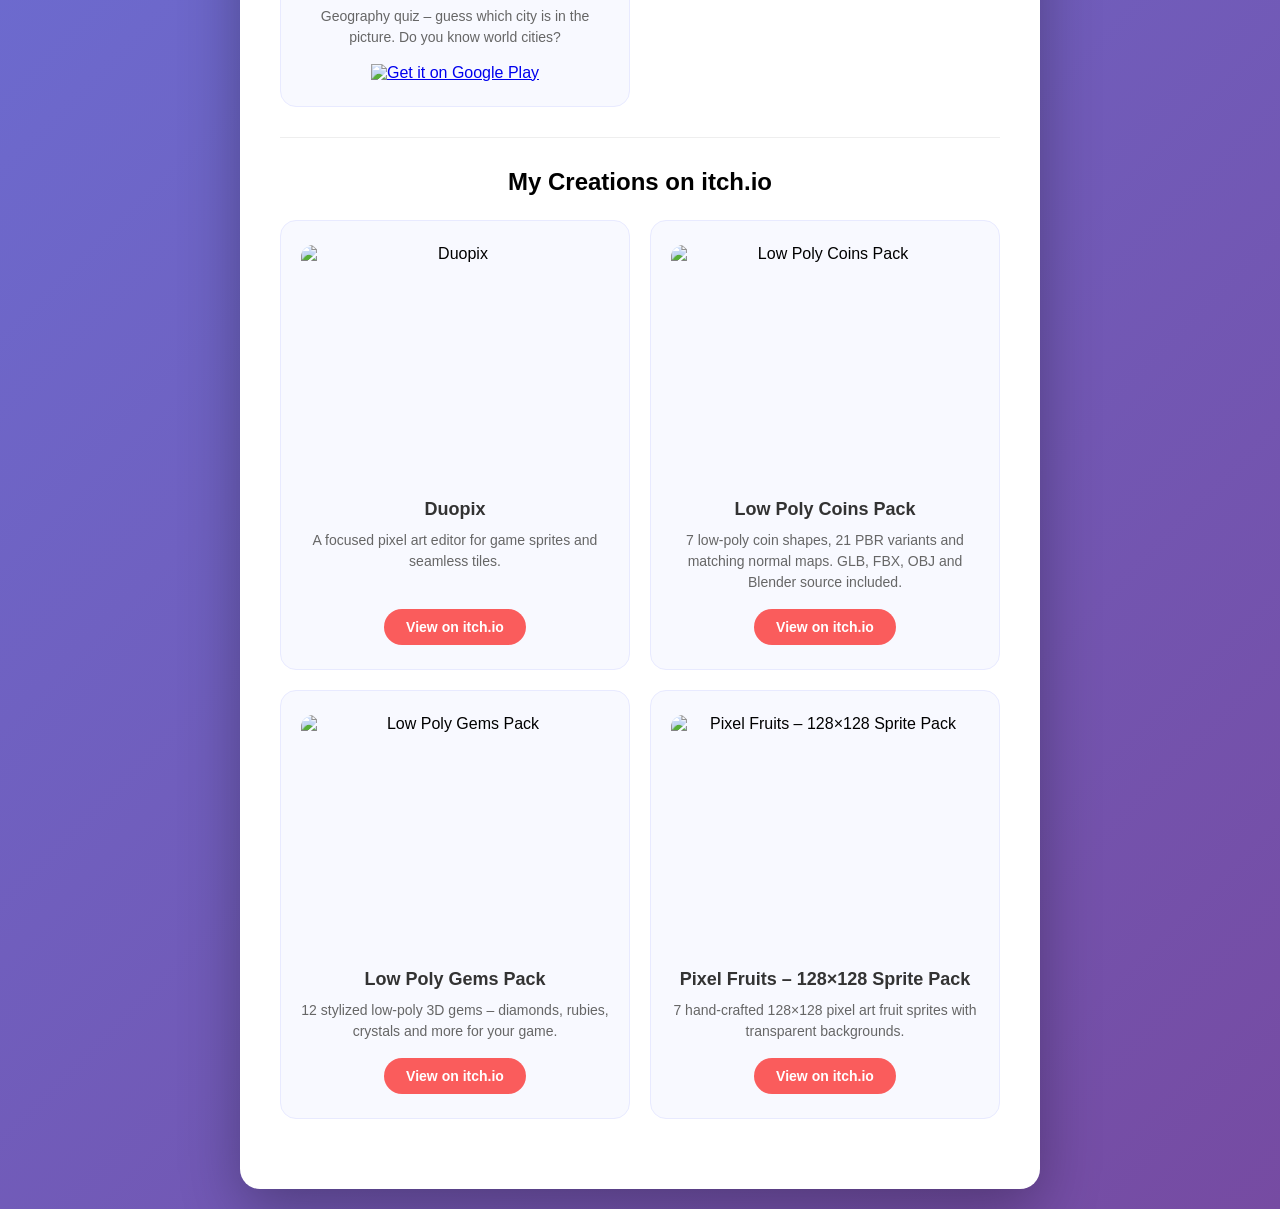
==== commit f66751ee: "Add Lands 2048 game as first in games list Co-Authored-By: Claude Opus 5.5 <noreply@anthropic.com>" ====
--- a/index.html
+++ b/index.html
@@ -7,22 +7,22 @@
     <meta charset="UTF-8">
     <meta name="viewport" content="width=device-width, initial-scale=1.0">
     <title>Petr Martinec - Mobile App Developer</title>
-    <meta name="description" content="Petr Martinec is a mobile app developer with games on Google Play – Nomad Skies, Mahjong, Tic Tac Toe, Dodge the Box, Guess the City and Kawaii Match.">
-    <meta name="keywords" content="mobile app developer, Android development, Google Play, mobile games, Nomad Skies, Mahjong, Tic Tac Toe, Dodge the Box, Guess the City, Kawaii Match, Petr Martinec">
+    <meta name="description" content="Petr Martinec is a mobile app developer with games on Google Play – Lands 2048, Nomad Skies, Mahjong, Tic Tac Toe, Dodge the Box, Guess the City and Kawaii Match.">
+    <meta name="keywords" content="mobile app developer, Android development, Google Play, mobile games, Lands 2048, Nomad Skies, Mahjong, Tic Tac Toe, Dodge the Box, Guess the City, Kawaii Match, Petr Martinec">
     <meta name="robots" content="index, follow">
     <link rel="canonical" href="https://prmartinec.github.io/">
     <link rel="alternate" hreflang="en" href="https://prmartinec.github.io/">
     <link rel="alternate" hreflang="cs" href="https://prmartinec.github.io/?lang=cs">
     <link rel="alternate" hreflang="x-default" href="https://prmartinec.github.io/">
     <meta property="og:title" content="Petr Martinec - Mobile App Developer">
-    <meta property="og:description" content="Mobile game developer for Android. Games on Google Play: Nomad Skies, Mahjong, Tic Tac Toe, Dodge the Box, Guess the City, Kawaii Match.">
+    <meta property="og:description" content="Mobile game developer for Android. Games on Google Play: Lands 2048, Nomad Skies, Mahjong, Tic Tac Toe, Dodge the Box, Guess the City, Kawaii Match.">
     <meta property="og:type" content="website">
     <meta property="og:url" content="https://prmartinec.github.io/">
     <meta property="og:locale" content="en_US">
     <meta property="og:locale:alternate" content="cs_CZ">
     <meta name="twitter:card" content="summary_large_image">
     <meta name="twitter:title" content="Petr Martinec - Mobile App Developer">
-    <meta name="twitter:description" content="Mobile games for Android on Google Play: Nomad Skies, Mahjong, Tic Tac Toe, Dodge the Box, Guess the City, Kawaii Match.">
+    <meta name="twitter:description" content="Mobile games for Android on Google Play: Lands 2048, Nomad Skies, Mahjong, Tic Tac Toe, Dodge the Box, Guess the City, Kawaii Match.">
     <link rel="stylesheet" href="styles.css">
     <script type="application/ld+json">
     {
@@ -44,6 +44,18 @@
               "position": 1,
               "item": {
                 "@type": "SoftwareApplication",
+                "name": "Lands 2048",
+                "operatingSystem": "Android",
+                "applicationCategory": "GameApplication",
+                "url": "https://play.google.com/store/apps/details?id=com.martinec.lands2048",
+                "author": {"@type": "Person", "name": "Petr Martinec"}
+              }
+            },
+            {
+              "@type": "ListItem",
+              "position": 2,
+              "item": {
+                "@type": "SoftwareApplication",
                 "name": "Nomad Skies",
                 "operatingSystem": "Android",
                 "applicationCategory": "GameApplication",
@@ -53,7 +65,7 @@
             },
             {
               "@type": "ListItem",
-              "position": 2,
+              "position": 3,
               "item": {
                 "@type": "SoftwareApplication",
                 "name": "Kawaii Match",
@@ -65,7 +77,7 @@
             },
             {
               "@type": "ListItem",
-              "position": 3,
+              "position": 4,
               "item": {
                 "@type": "SoftwareApplication",
                 "name": "Mahjong",
@@ -77,7 +89,7 @@
             },
             {
               "@type": "ListItem",
-              "position": 4,
+              "position": 5,
               "item": {
                 "@type": "SoftwareApplication",
                 "name": "Tic Tac Toe",
@@ -89,7 +101,7 @@
             },
             {
               "@type": "ListItem",
-              "position": 5,
+              "position": 6,
               "item": {
                 "@type": "SoftwareApplication",
                 "name": "Dodge the Box",
@@ -101,7 +113,7 @@
             },
             {
               "@type": "ListItem",
-              "position": 6,
+              "position": 7,
               "item": {
                 "@type": "SoftwareApplication",
                 "name": "Uhádni město",
@@ -169,6 +181,17 @@
             <div class="games-grid">
 
                 <div class="game-card">
+                    <img class="game-icon" loading="lazy" src="https://play-lh.googleusercontent.com/gxvXS1rwrv9ZaKGb6esccpQWxXgutWjlgUkNjPspPaLdqBWB9FL8kkXgV4_X7CDnki3nLpTHwQQieCCEyjsdqDo=w96-h96" alt="Lands 2048">
+                    <h3>Lands 2048</h3>
+                    <p class="game-desc" data-i18n="desc-lands">Merge puzzle – merge lands on a 6×6 board, grow crops, harvest and discover new tiles.</p>
+                    <a href="https://play.google.com/store/apps/details?id=com.martinec.lands2048"
+                       class="play-button" target="_blank" rel="noopener noreferrer">
+                        <img src="https://upload.wikimedia.org/wikipedia/commons/7/78/Google_Play_Store_badge_EN.svg"
+                             alt="Get it on Google Play" class="play-badge">
+                    </a>
+                </div>
+
+                <div class="game-card">
                     <img class="game-icon" loading="lazy" src="https://play-lh.googleusercontent.com/Z8ABxY0jvgvWjlG7kPQ_sZyzYjGR34EltjjTrguamnCOfHH-Gk1hcNO9cArWWqRABbd0y633yKcJ4Pd_gyS3=w96-h96" alt="Nomad Skies">
                     <h3>Nomad Skies</h3>
                     <p class="game-desc" data-i18n="desc-nomad">Arcade shooter – fly through 10 missions, defeat bosses and upgrade your ship.</p>
